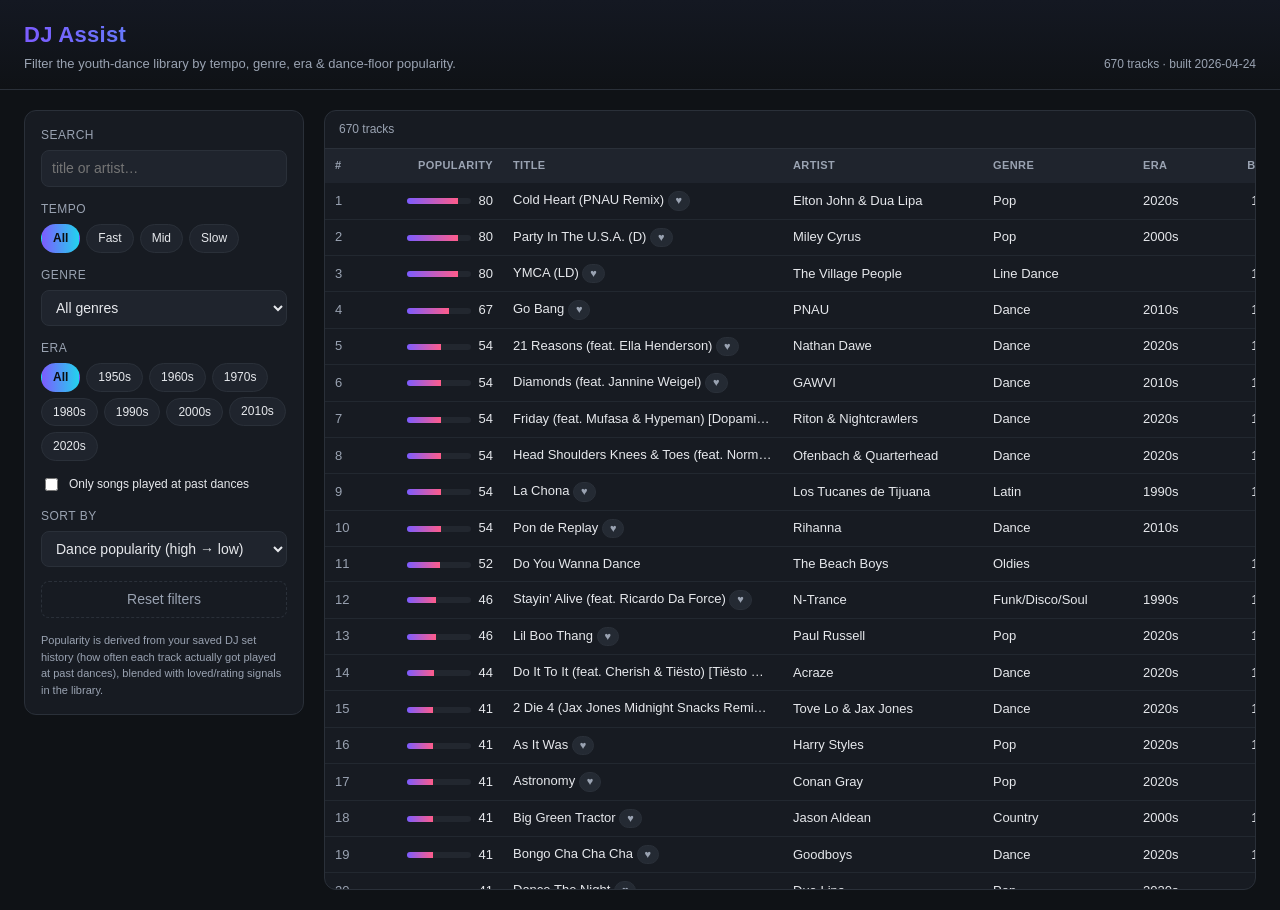
==== index.html @ b9d1084a "Move site to repo root so GitHub Pages serves it at /DJ-assist/" ====
<!doctype html>
<html lang="en">
<head>
  <meta charset="utf-8" />
  <meta name="viewport" content="width=device-width,initial-scale=1" />
  <title>DJ Assist — Youth Dance Library</title>
  <link rel="stylesheet" href="styles.css" />
</head>
<body>
  <header class="topbar">
    <div class="brand">
      <h1>DJ Assist</h1>
      <p class="tagline">Filter the youth-dance library by tempo, genre, era &amp; dance-floor popularity.</p>
    </div>
    <div class="stats" id="stats">Loading…</div>
  </header>

  <main>
    <aside class="filters">
      <div class="filter-group">
        <label for="search">Search</label>
        <input id="search" type="search" placeholder="title or artist…" autocomplete="off" />
      </div>

      <div class="filter-group">
        <label>Tempo</label>
        <div class="chips" id="tempo-chips">
          <button class="chip active" data-value="all">All</button>
          <button class="chip" data-value="fast">Fast</button>
          <button class="chip" data-value="mid">Mid</button>
          <button class="chip" data-value="slow">Slow</button>
        </div>
      </div>

      <div class="filter-group">
        <label for="genre">Genre</label>
        <select id="genre"><option value="all">All genres</option></select>
      </div>

      <div class="filter-group">
        <label>Era</label>
        <div class="chips" id="era-chips">
          <button class="chip active" data-value="all">All</button>
        </div>
      </div>

      <div class="filter-group">
        <label class="check"><input type="checkbox" id="played-only" /> Only songs played at past dances</label>
      </div>

      <div class="filter-group">
        <label for="sort">Sort by</label>
        <select id="sort">
          <option value="popularity">Dance popularity (high → low)</option>
          <option value="dance_plays">Times played at dances</option>
          <option value="bpm_asc">BPM (low → high)</option>
          <option value="bpm_desc">BPM (high → low)</option>
          <option value="year_desc">Year (newest)</option>
          <option value="year_asc">Year (oldest)</option>
          <option value="title">Title (A–Z)</option>
          <option value="artist">Artist (A–Z)</option>
        </select>
      </div>

      <button id="reset" class="reset">Reset filters</button>
      <p class="note">
        Popularity is derived from your saved DJ set history (how often each
        track actually got played at past dances), blended with loved/rating
        signals in the library.
      </p>
    </aside>

    <section class="results">
      <div class="results-header">
        <span id="count">0 tracks</span>
      </div>
      <div class="table-wrap">
        <table id="tracks">
          <colgroup>
            <col class="c-rank" />
            <col class="c-pop" />
            <col class="c-title" />
            <col class="c-artist" />
            <col class="c-genre" />
            <col class="c-era" />
            <col class="c-bpm" />
            <col class="c-tempo" />
            <col class="c-plays" />
          </colgroup>
          <thead>
            <tr>
              <th class="rank">#</th>
              <th class="num">Popularity</th>
              <th>Title</th>
              <th>Artist</th>
              <th>Genre</th>
              <th>Era</th>
              <th class="num">BPM</th>
              <th>Tempo</th>
              <th class="num">Dance plays</th>
            </tr>
          </thead>
          <tbody></tbody>
        </table>
      </div>
    </section>
  </main>

  <script src="app.js"></script>
</body>
</html>
---- styles.css ----
:root {
  --bg: #0f1216;
  --panel: #171b22;
  --panel-2: #1f242d;
  --border: #2a3039;
  --text: #e6e8ec;
  --muted: #9aa3b2;
  --accent: #7c5cff;
  --accent-2: #22d3ee;
  --hot: #ff5c8a;
}

* { box-sizing: border-box; }

html, body {
  margin: 0;
  background: var(--bg);
  color: var(--text);
  font: 14px/1.4 -apple-system, BlinkMacSystemFont, "Segoe UI", Roboto, sans-serif;
}

.topbar {
  display: flex;
  justify-content: space-between;
  align-items: flex-end;
  padding: 20px 24px 16px;
  border-bottom: 1px solid var(--border);
  background: linear-gradient(180deg, #141822, #0f1216);
}

.brand h1 {
  margin: 0;
  font-size: 22px;
  letter-spacing: 0.3px;
  background: linear-gradient(90deg, var(--accent), var(--accent-2));
  -webkit-background-clip: text;
  background-clip: text;
  color: transparent;
}

.tagline { margin: 4px 0 0; color: var(--muted); font-size: 13px; }

.stats {
  color: var(--muted);
  font-variant-numeric: tabular-nums;
  font-size: 12px;
}

main {
  display: grid;
  grid-template-columns: 280px 1fr;
  gap: 20px;
  padding: 20px 24px;
  align-items: start;
}

@media (max-width: 860px) {
  main { grid-template-columns: 1fr; }
}

.filters {
  background: var(--panel);
  border: 1px solid var(--border);
  border-radius: 12px;
  padding: 16px;
  position: sticky;
  top: 12px;
  display: flex;
  flex-direction: column;
  gap: 14px;
}

.filter-group { display: flex; flex-direction: column; gap: 6px; }
.filter-group label { font-size: 12px; color: var(--muted); text-transform: uppercase; letter-spacing: 0.5px; }
.filter-group label.check { text-transform: none; letter-spacing: 0; color: var(--text); display: flex; gap: 8px; align-items: center; }

input[type="search"], select {
  background: var(--panel-2);
  color: var(--text);
  border: 1px solid var(--border);
  border-radius: 8px;
  padding: 8px 10px;
  font: inherit;
  outline: none;
}
input[type="search"]:focus, select:focus { border-color: var(--accent); }

.chips { display: flex; flex-wrap: wrap; gap: 6px; }
.chip {
  background: var(--panel-2);
  color: var(--text);
  border: 1px solid var(--border);
  border-radius: 999px;
  padding: 5px 11px;
  font: inherit;
  font-size: 12px;
  cursor: pointer;
  transition: background 0.15s, border-color 0.15s, color 0.15s;
}
.chip:hover { border-color: #3a4250; }
.chip.active {
  background: linear-gradient(90deg, var(--accent), var(--accent-2));
  border-color: transparent;
  color: #0b0d11;
  font-weight: 600;
}

.reset {
  background: transparent;
  color: var(--muted);
  border: 1px dashed var(--border);
  border-radius: 8px;
  padding: 8px;
  cursor: pointer;
  font: inherit;
}
.reset:hover { color: var(--text); border-color: #3a4250; }

.note { margin: 0; color: var(--muted); font-size: 11px; line-height: 1.5; }

.results {
  background: var(--panel);
  border: 1px solid var(--border);
  border-radius: 12px;
  overflow: hidden;
}
.results-header {
  display: flex;
  justify-content: space-between;
  padding: 10px 14px;
  border-bottom: 1px solid var(--border);
  color: var(--muted);
  font-size: 12px;
}

.table-wrap { overflow-x: auto; max-height: calc(100vh - 160px); overflow-y: auto; }

table {
  width: 100%;
  border-collapse: collapse;
  font-size: 13px;
  table-layout: fixed;
}
thead th {
  position: sticky;
  top: 0;
  background: var(--panel-2);
  text-align: left;
  padding: 9px 10px;
  font-weight: 600;
  color: var(--muted);
  border-bottom: 1px solid var(--border);
  font-size: 11px;
  text-transform: uppercase;
  letter-spacing: 0.4px;
  overflow: hidden;
  white-space: nowrap;
  text-overflow: ellipsis;
}
.col-resizer {
  position: absolute;
  top: 0;
  right: 0;
  width: 6px;
  height: 100%;
  cursor: col-resize;
  -webkit-user-select: none;
  user-select: none;
  z-index: 2;
}
.col-resizer:hover,
.col-resizer.active { background: linear-gradient(90deg, transparent, var(--accent)); }
body.col-resizing {
  cursor: col-resize !important;
  -webkit-user-select: none;
  user-select: none;
}
body.col-resizing * { cursor: col-resize !important; }

/* default column widths (user can resize; JS persists overrides inline) */
col.c-rank   { width: 48px; }
col.c-pop    { width: 130px; }
col.c-title  { width: 280px; }
col.c-artist { width: 200px; }
col.c-genre  { width: 150px; }
col.c-era    { width: 80px; }
col.c-bpm    { width: 70px; }
col.c-tempo  { width: 80px; }
col.c-plays  { width: 110px; }
tbody td {
  padding: 8px 10px;
  border-bottom: 1px solid #222830;
  vertical-align: middle;
  overflow: hidden;
  white-space: nowrap;
  text-overflow: ellipsis;
}
tbody tr:hover { background: #1b2029; }
.num { text-align: right; font-variant-numeric: tabular-nums; }
.rank { width: 44px; color: var(--muted); font-variant-numeric: tabular-nums; }

.tempo-fast { color: #ffb454; }
.tempo-slow { color: #7fd1ff; }
.tempo-mid  { color: #c6c9d1; }
.tempo-unknown { color: var(--muted); }

.pop-bar {
  display: inline-block;
  height: 6px;
  width: 64px;
  background: #22272f;
  border-radius: 4px;
  vertical-align: middle;
  margin-right: 8px;
  overflow: hidden;
}
.pop-bar > span {
  display: block;
  height: 100%;
  background: linear-gradient(90deg, var(--accent), var(--hot));
}

.badge {
  display: inline-block;
  padding: 1px 7px;
  border-radius: 999px;
  font-size: 11px;
  background: #242a33;
  color: var(--muted);
  border: 1px solid var(--border);
}

.empty {
  padding: 40px;
  text-align: center;
  color: var(--muted);
}
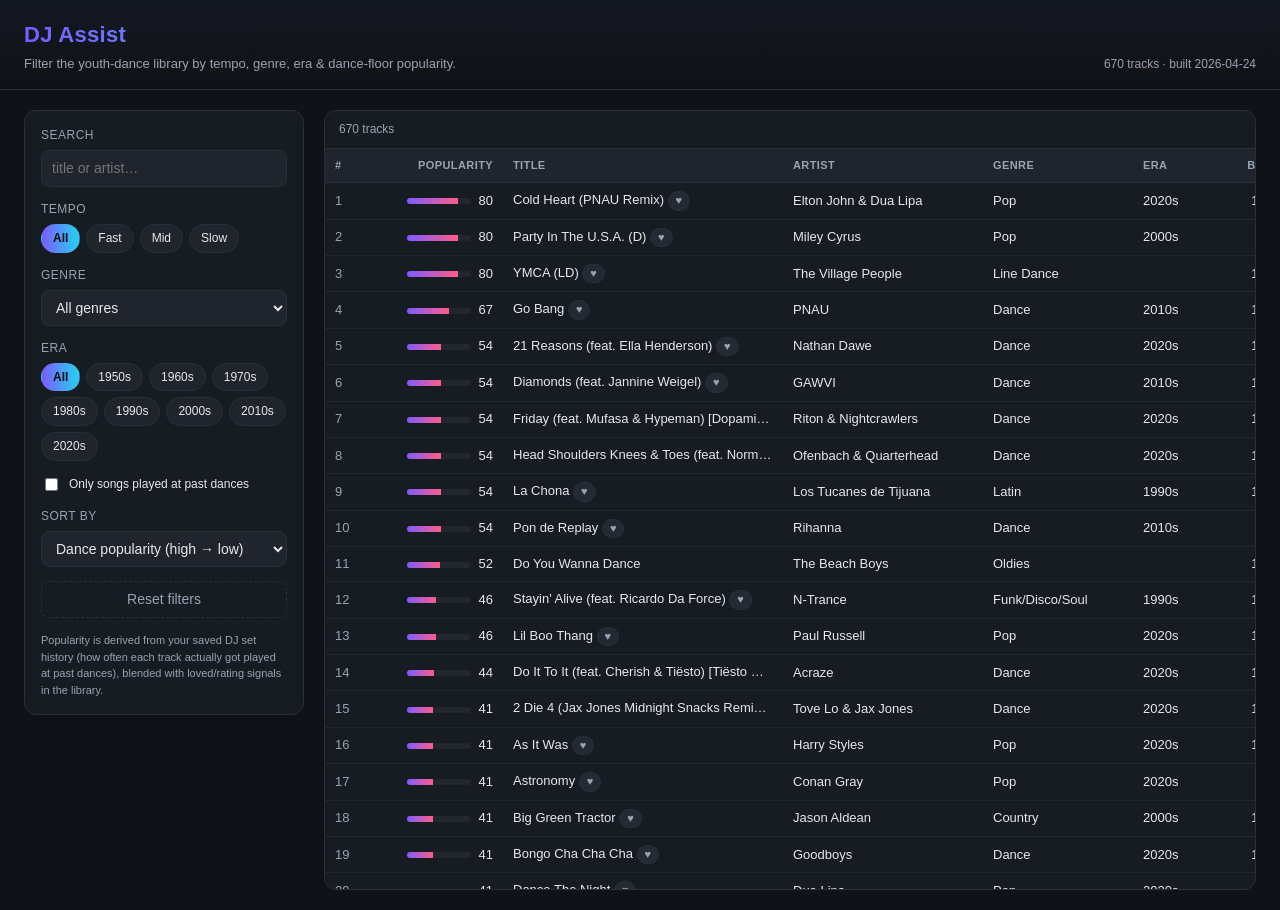
==== commit 31b82414: "Mobile: collapsible filter panel with always-visible toggle" ====
--- a/index.html
+++ b/index.html
@@ -15,8 +15,13 @@
     <div class="stats" id="stats">Loading…</div>
   </header>
 
+  <button id="filter-toggle" class="filter-toggle" aria-expanded="false" aria-controls="filters">
+    <span class="filter-toggle-icon" aria-hidden="true">≡</span>
+    <span class="filter-toggle-label">Filters</span>
+  </button>
+
   <main>
-    <aside class="filters">
+    <aside class="filters" id="filters">
       <div class="filter-group">
         <label for="search">Search</label>
         <input id="search" type="search" placeholder="title or artist…" autocomplete="off" />
--- a/styles.css
+++ b/styles.css
@@ -54,8 +54,59 @@
   align-items: start;
 }
 
+/* Floating toggle button — hidden on desktop, visible on mobile */
+.filter-toggle {
+  display: none;
+  position: fixed;
+  left: 12px;
+  bottom: 12px;
+  z-index: 50;
+  align-items: center;
+  gap: 8px;
+  padding: 10px 14px;
+  background: linear-gradient(90deg, var(--accent), var(--accent-2));
+  color: #0b0d11;
+  border: none;
+  border-radius: 999px;
+  font: inherit;
+  font-weight: 600;
+  font-size: 14px;
+  cursor: pointer;
+  box-shadow: 0 4px 14px rgba(0, 0, 0, 0.45), 0 0 0 1px rgba(255, 255, 255, 0.08);
+}
+.filter-toggle:hover { filter: brightness(1.05); }
+.filter-toggle-icon { font-size: 18px; line-height: 1; }
+
 @media (max-width: 860px) {
   main { grid-template-columns: 1fr; }
+
+  .filter-toggle { display: inline-flex; }
+
+  .filters {
+    position: fixed;
+    left: 0;
+    right: 0;
+    bottom: 0;
+    top: auto;
+    z-index: 40;
+    max-height: 75vh;
+    overflow-y: auto;
+    border-radius: 16px 16px 0 0;
+    border: 1px solid var(--border);
+    border-bottom: none;
+    box-shadow: 0 -8px 32px rgba(0, 0, 0, 0.5);
+    transform: translateY(100%);
+    transition: transform 0.25s ease;
+  }
+  .filters.open { transform: translateY(0); }
+
+  /* Keep toggle above the open panel, shifted so it stays tappable */
+  .filters.open ~ .filter-toggle,
+  body.filters-open .filter-toggle {
+    bottom: auto;
+    top: 12px;
+    left: 12px;
+  }
 }
 
 .filters {
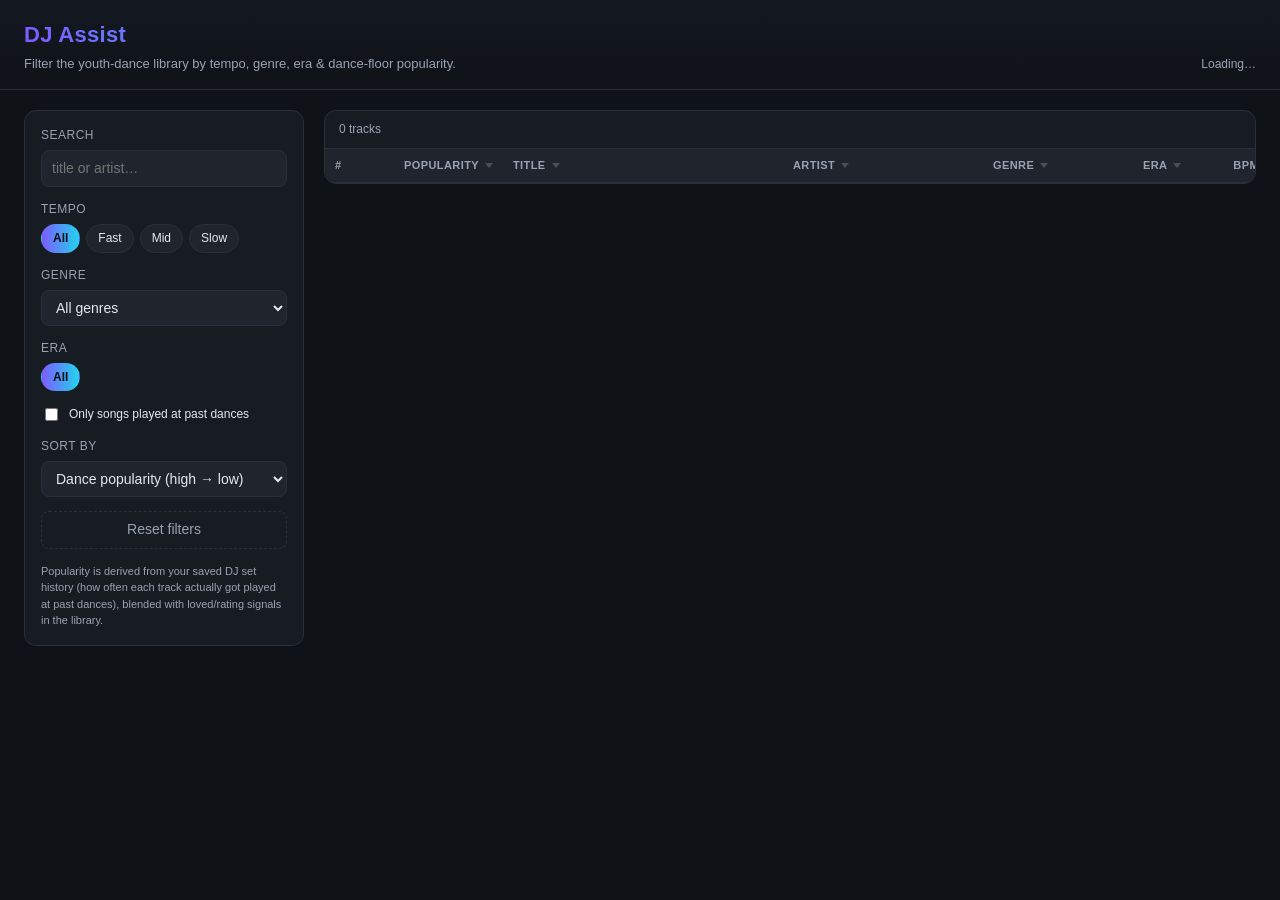
==== commit f0b0a9c2: "Click column headers to sort (with asc/desc toggle + indicator)" ====
--- a/index.html
+++ b/index.html
@@ -95,14 +95,14 @@
           <thead>
             <tr>
               <th class="rank">#</th>
-              <th class="num">Popularity</th>
-              <th>Title</th>
-              <th>Artist</th>
-              <th>Genre</th>
-              <th>Era</th>
-              <th class="num">BPM</th>
-              <th>Tempo</th>
-              <th class="num">Dance plays</th>
+              <th class="num" data-sort="popularity">Popularity</th>
+              <th data-sort="title">Title</th>
+              <th data-sort="artist">Artist</th>
+              <th data-sort="genre">Genre</th>
+              <th data-sort="year">Era</th>
+              <th class="num" data-sort="bpm">BPM</th>
+              <th data-sort="tempo">Tempo</th>
+              <th class="num" data-sort="dance_plays">Dance plays</th>
             </tr>
           </thead>
           <tbody></tbody>
--- a/styles.css
+++ b/styles.css
@@ -208,6 +208,30 @@
   white-space: nowrap;
   text-overflow: ellipsis;
 }
+thead th[data-sort] { cursor: pointer; -webkit-user-select: none; user-select: none; }
+thead th[data-sort]:hover { color: var(--text); }
+thead th[data-sort]::after {
+  content: "";
+  display: inline-block;
+  width: 0;
+  height: 0;
+  margin-left: 6px;
+  vertical-align: middle;
+  opacity: 0.35;
+  border-left: 4px solid transparent;
+  border-right: 4px solid transparent;
+  border-top: 5px solid currentColor;
+}
+thead th.sort-asc::after {
+  border-top: 0;
+  border-bottom: 5px solid currentColor;
+  opacity: 1;
+  color: var(--accent);
+}
+thead th.sort-desc::after {
+  opacity: 1;
+  color: var(--accent);
+}
 .col-resizer {
   position: absolute;
   top: 0;
